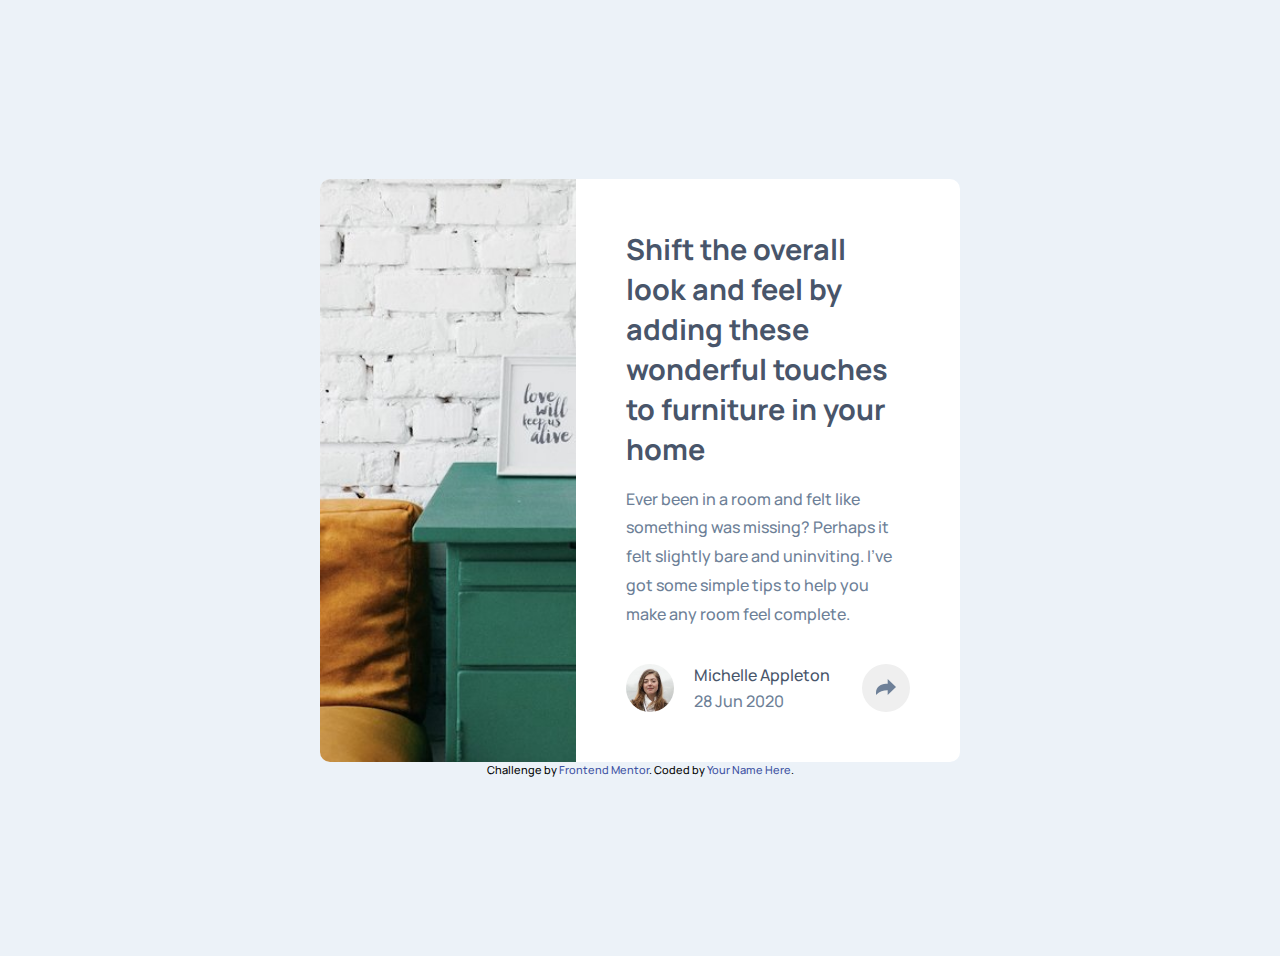
==== article-preview-component-master/index.html @ 314936de "transition position transform" ====
<!DOCTYPE html>
<html lang="en">
<head>
  <meta charset="UTF-8">
  <meta name="viewport" content="width=device-width, initial-scale=1.0"> <!-- displays site properly based on user's device -->

  <link rel="icon" type="image/png" sizes="32x32" href="./images/favicon-32x32.png">
  <link rel="preconnect" href="https://fonts.googleapis.com">
  <link rel="preconnect" href="https://fonts.gstatic.com" crossorigin>
  <link href="https://fonts.googleapis.com/css2?family=Barlow+Semi+Condensed:ital,wght@0,100;0,200;0,300;0,400;0,500;0,600;0,700;0,800;0,900;1,100;1,200;1,300;1,400;1,500;1,600;1,700;1,800;1,900&family=Bebas+Neue&family=Figtree:ital,wght@0,300..900;1,300..900&family=Fira+Sans:ital,wght@0,100;0,200;0,300;0,400;0,500;0,600;0,700;0,800;0,900;1,100;1,200;1,300;1,400;1,500;1,600;1,700;1,800;1,900&family=Fraunces:ital,opsz,wght@0,9..144,100..900;1,9..144,100..900&family=Inter:ital,opsz,wght@0,14..32,100..900;1,14..32,100..900&family=Manrope:wght@200..800&family=Montserrat:ital,wght@0,100..900;1,100..900&family=Outfit:wght@100..900&family=Playfair+Display:ital,wght@0,400..900;1,400..900&family=Poppins:ital,wght@0,100;0,200;0,300;0,400;0,500;0,600;0,700;0,800;0,900;1,100;1,200;1,300;1,400;1,500;1,600;1,700;1,800;1,900&family=Young+Serif&display=swap" rel="stylesheet">
  <title>Frontend Mentor | Article preview component</title>

  <script src="./main.js"></script> <!-- Load your JavaScript file here -->
  <!-- Feel free to remove these styles or customize in your own stylesheet 👍 -->
  <link href="./styles.css" rel="stylesheet" />
  <style>
    .attribution { font-size: 11px; text-align: center; }
    .attribution a {color: hsl(228, 45%, 44%); }
  </style>
</head>
<body>
  <article class="card">
    <div class="img-box">
      <img class="card-image" src="/article-preview-component-master/images/drawers.jpg">
    </div>
    <div class="article-content">
      <a href="#">
        <h3 class="title">Shift the overall look and feel by adding these wonderful 
          touches to furniture in your home</h3>
      </a>

      <p class="article-text">
        Ever been in a room and felt like something was missing? Perhaps 
        it felt slightly bare and uninviting. I’ve got some simple tips 
        to help you make any room feel complete.
      </p>
      <div class="article-content-footer">
        <div class="author">
          <img class="avt" src="/article-preview-component-master/images/avatar-michelle.jpg">
          <div class="author-information">
            <p class="author-name">Michelle Appleton</p>
            <p class="date">28 Jun 2020</p>
          </div>
        </div>
        <div class="share-container">
          <button class="share">
            <img class="share-button" src="/article-preview-component-master/images/icon-share.svg">
          </button>
          <div class="share-option">
            <div class="nothing"></div>
            <span>Share</span>
            <a class="link" href="#"><img name="logo-fb" src="/article-preview-component-master/images/icon-facebook.svg"></a>
            <a class="link" href="#"><img name="logo-tw" src="/article-preview-component-master/images/icon-twitter.svg"></a>
            <a class="link" href="#"><img name="logo-pinterest" src="/article-preview-component-master/images/icon-pinterest.svg"></a>
          </div>
        </div>
      </div>
    </div>
  </article>
  <div class="attribution">
    Challenge by <a href="https://www.frontendmentor.io?ref=challenge" target="_blank">Frontend Mentor</a>. 
    Coded by <a href="#">Your Name Here</a>.
  </div>
  <script>
    const shareOption = document.querySelector(".share-option");
    document.querySelector(".share").addEventListener("click",function(){
      this.classList.toggle("active");
      shareOption.classList.toggle("active");
    })
  </script>
</body>
</html>
---- article-preview-component-master/styles.css ----
:root{
    --very-dark--grayish--blue: hsl(217, 19%, 35%);
    --desaturated--dark--blue: hsl(214, 17%, 51%);
    --grayish--blue: hsl(212, 23%, 69%);
    --light--grayish--blue: hsl(210, 46%, 95%);

    --fs-13: 13px;
}

html{
    font-family: "Manrope";
    font-weight: 500;
}

body{
    padding: 20px;
    min-height: 100vh;
    display: flex;
    justify-content: center;
    align-items: center;
    background: var(--light--grayish--blue);
    flex-direction: column;
}
.card{
    display: grid;
    grid-template-columns: 40% 1fr;
    max-width: 50vw;
    border-radius: 10px;
    background: white;
    -webkit-border-radius: 10px;
    -moz-border-radius: 10px;
    -ms-border-radius: 10px;
    -o-border-radius: 10px;
}
.img-box{
    border-radius: 10px 0 0 10px;
    overflow: hidden;
    width: 100%;
}
.card-image{
    width: 100%;
    height: 100%;
    object-fit: cover;
    object-position: left;
    transition: all 1s ease-out;
}
.img-box:hover .card-image{
    transform: scale(1.1) !important;
}

a{
    text-decoration: none;
}
.article-content{
    padding: 50px;
    display: grid;
    grid-template-columns: 1fr;
}

.title{
    font-weight: 700;
    color: var(--very-dark--grayish--blue);
    font-size: 1.8rem;
    margin: 0;
}
.article-text{
    line-height: 1.8rem;
    color: var(--desaturated--dark--blue)
}

.article-content-footer{
    display: flex;
    flex-direction: row;
    height: 3rem;
    align-items: center;
    justify-content: space-between;
    margin-top: 20px;
}
.author{
    display: flex;
    flex-direction: row;
    gap: 20px;
}
.avt{
    width: 3em;
    height: 3em;
    border-radius: 50%;
    -webkit-border-radius: 50%;
    -moz-border-radius: 50%;
    -ms-border-radius: 50%;
    -o-border-radius: 50%;
}
.author-information{
    display: flex;
    flex-direction: column;
    justify-content: space-between;
    align-items: start;
    height: 3rem;
}
.author-name{
    padding: 0;
    margin: 0;
    color:var(--very-dark--grayish--blue);
}
.date{
    padding: 0;
    margin: 0;
    color:var(--desaturated--dark--blue);
}
.share{
    width: 3rem;
    height: 3rem;
    border-radius: 50%;
    -webkit-border-radius: 50%;
    -moz-border-radius: 50%;
    -ms-border-radius: 50%;
    -o-border-radius: 50%;
    border: 0px;
    padding: 0;
    margin: 0;
    transition: all .5s ease-out;
    -webkit-transition: all .5s ease-out;
    -moz-transition: all .5s ease-out;
    -ms-transition: all .5s ease-out;
    -o-transition: all .5s ease-out;
}
.share:hover, .share:active{
    background-color: var(--grayish--blue);
}
.share-button{
    width: 40%;
}
.share-option{
    position: absolute;
    background: var(--very-dark--grayish--blue);
    display: flex;
    flex-direction: row;
    gap: 20px;
    justify-content: center;
    align-items: center;
    padding: 20px 50px;
    border-radius: 10px;
    -webkit-border-radius: 10px;
    -moz-border-radius: 10px;
    -ms-border-radius: 10px;
    -o-border-radius: 10px;
    color: var(--grayish--blue);
    box-shadow: 0 5px 20px -5px #0003;
    left: -310%;
    bottom: calc(100% + 40px);
    visibility: hidden;
    transition: all ease-out;
    -webkit-transition: all ease-out;
    -moz-transition: all ease-out;
    -ms-transition: all ease-out;
    -o-transition: all ease-out;
}

.share-option.active{
    visibility: visible;
}

span{
    padding-right: 20px;
    letter-spacing: 5px;
    text-transform: uppercase;
}
.link{
    display: flex;
    align-items: center;
    justify-content: center;
    width: 30px;  /* Set a fixed width */
    height: 30px; /* Set a fixed height */
}
.link:hover{
    filter: invert(1);
    -webkit-filter: invert(1);
}
.share-container{
    position: relative;
}
.nothing{
    position: absolute;
    content: "";
    background: var(--very-dark--grayish--blue);
    width: 20px;
    height: 20px;
    bottom: -10px;
    transform:rotate(45deg);
    -webkit-transform:rotate(45deg);
    -moz-transform:rotate(45deg);
    -ms-transform:rotate(45deg);
    -o-transform:rotate(45deg);
}

@media screen and (max-width: 768px) {
    html{
        font-size: 13px;
    }
    .card{
        display: grid;
        grid-template-columns: 1fr;
        max-width: 300px;
        overflow: hidden;
    }
    .article-content{
        padding: 20px;
    }
    .img-box{
        border-radius: 10px 0;
        overflow: hidden;
        width: 100%;
        -webkit-border-radius: 10px 0;
        -moz-border-radius: 10px 0;
        -ms-border-radius: 10px 0;
        -o-border-radius: 10px 0;
    }
    .share-container{
        position: relative;
        z-index: 1;
    }
    .share-option {
        /**
         * variable for transforming `.share-option` box 
         * without repeating all transform value
         */
        inset: -20px -28px;
        border-radius: 0;
        padding: 17px 30px;
        z-index: -1;
        left: -800%;
        gap: 10px;
      }
      /* .share-option.active {

       } */
}
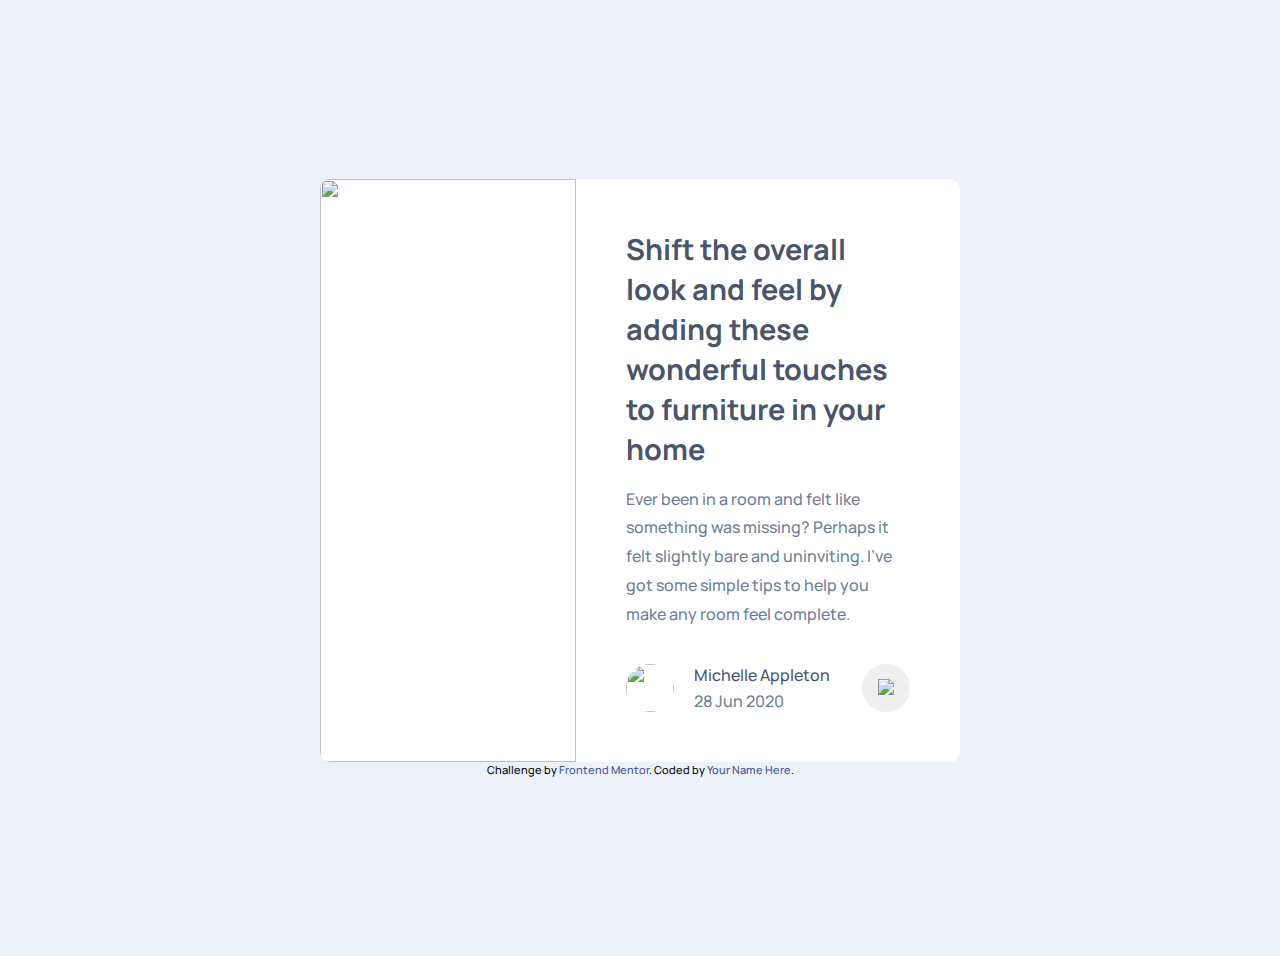
==== commit c6ad9f81: "update img link" ====
--- a/article-preview-component-master/index.html
+++ b/article-preview-component-master/index.html
@@ -21,7 +21,7 @@
 <body>
   <article class="card">
     <div class="img-box">
-      <img class="card-image" src="/article-preview-component-master/images/drawers.jpg">
+      <img class="card-image" src="/images/drawers.jpg">
     </div>
     <div class="article-content">
       <a href="#">
@@ -36,7 +36,7 @@
       </p>
       <div class="article-content-footer">
         <div class="author">
-          <img class="avt" src="/article-preview-component-master/images/avatar-michelle.jpg">
+          <img class="avt" src="/images/avatar-michelle.jpg">
           <div class="author-information">
             <p class="author-name">Michelle Appleton</p>
             <p class="date">28 Jun 2020</p>
@@ -44,14 +44,14 @@
         </div>
         <div class="share-container">
           <button class="share">
-            <img class="share-button" src="/article-preview-component-master/images/icon-share.svg">
+            <img class="share-button" src="/images/icon-share.svg">
           </button>
           <div class="share-option">
             <div class="nothing"></div>
             <span>Share</span>
-            <a class="link" href="#"><img name="logo-fb" src="/article-preview-component-master/images/icon-facebook.svg"></a>
-            <a class="link" href="#"><img name="logo-tw" src="/article-preview-component-master/images/icon-twitter.svg"></a>
-            <a class="link" href="#"><img name="logo-pinterest" src="/article-preview-component-master/images/icon-pinterest.svg"></a>
+            <a class="link" href="#"><img name="logo-fb" src="/images/icon-facebook.svg"></a>
+            <a class="link" href="#"><img name="logo-tw" src="/images/icon-twitter.svg"></a>
+            <a class="link" href="#"><img name="logo-pinterest" src="/images/icon-pinterest.svg"></a>
           </div>
         </div>
       </div>
